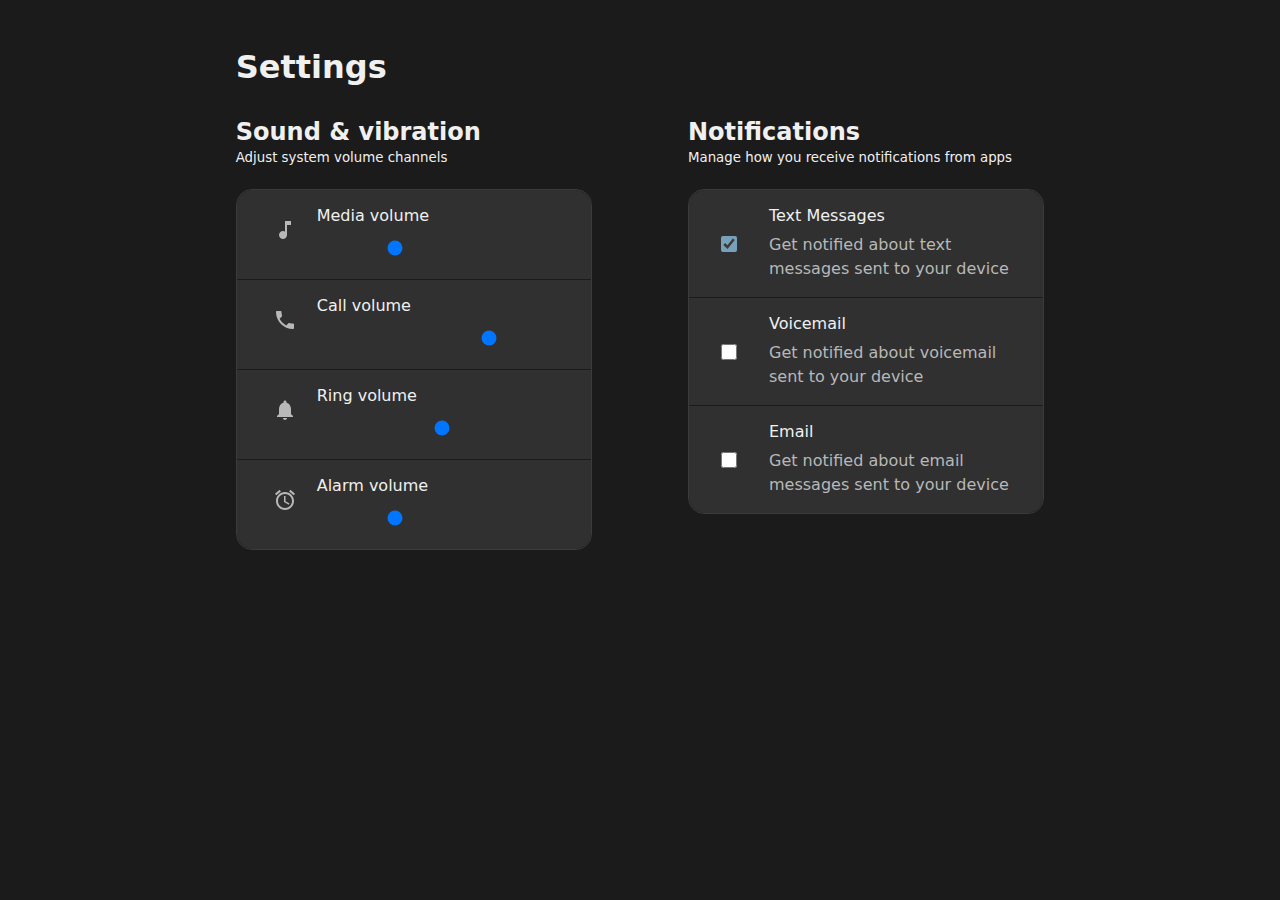
==== settings/index.html @ 9152fd1b "Create a settings UI using a tutorial" ====
<!DOCTYPE html>
<html lang="en">

<head>
    <meta charset="utf-8">
    <title>Settings — UI Practice</title>

    <meta name="viewport" content="width=device-width, initial-scale=1">
    <meta name="theme-color" content="#ff69b4">
    <meta name="color-scheme" content="dark light">

    <link rel="stylesheet" href="style.css">
</head>

<body>
<main>
    <h1>Settings</h1>

    <form>
        <section>
            <header>
                <h2>Sound & vibration</h2>
                <small>Adjust system volume channels</small>
            </header>

            <fieldset>
                <div class="fieldset-item">
                    <picture aria-hidden="true">
                        <svg viewBox="0 0 24 24">
                            <title>A note icon</title>
                            <path d="M12 3v10.55c-.59-.34-1.27-.55-2-.55-2.21 0-4 1.79-4 4s1.79 4 4 4 4-1.79 4-4V7h4V3h-6z"/>
                        </svg>
                    </picture>
                    <div class="input-stack">
                        <label for="media-volume">
                            Media volume
                        </label>
                        <input id="media-volume" name="media-volume"
                               type="range" value="3" max="10"/>
                    </div>
                </div>

                <div class="fieldset-item">
                    <picture aria-hidden="true">
                        <svg viewBox="0 0 24 24">
                            <title>A phone icon</title>
                            <path d="M6.62 10.79c1.44 2.83 3.76 5.14 6.59 6.59l2.2-2.2c.27-.27.67-.36 1.02-.24 1.12.37 2.33.57 3.57.57.55 0 1 .45 1 1V20c0 .55-.45 1-1 1-9.39 0-17-7.61-17-17 0-.55.45-1 1-1h3.5c.55 0 1 .45 1 1 0 1.25.2 2.45.57 3.57.11.35.03.74-.25 1.02l-2.2 2.2z"/>
                        </svg>
                    </picture>
                    <div class="input-stack">
                        <label for="call-volume">
                            Call volume
                        </label>
                        <input id="call-volume" name="call-volume"
                               type="range" value="7" max="10"/>
                    </div>
                </div>

                <div class="fieldset-item">
                    <picture aria-hidden="true">
                        <svg viewBox="0 0 24 24">
                            <title>A bell icon</title>
                            <path d="M12 22c1.1 0 2-.9 2-2h-4c0 1.1.89 2 2 2zm6-6v-5c0-3.07-1.64-5.64-4.5-6.32V4c0-.83-.67-1.5-1.5-1.5s-1.5.67-1.5 1.5v.68C7.63 5.36 6 7.92 6 11v5l-2 2v1h16v-1l-2-2z"/>
                        </svg>
                    </picture>
                    <div class="input-stack">
                        <label for="ring-volume">
                            Ring volume
                        </label>
                        <input id="ring-volume" name="ring-volume"
                               type="range" value="5" max="10"/>
                    </div>
                </div>

                <div class="fieldset-item">
                    <picture aria-hidden="true">
                        <svg viewBox="0 0 24 24">
                            <title>An alarm clock icon</title>
                            <path d="M22 5.72l-4.6-3.86-1.29 1.53 4.6 3.86L22 5.72zM7.88 3.39L6.6 1.86 2 5.71l1.29 1.53 4.59-3.85zM12.5 8H11v6l4.75 2.85.75-1.23-4-2.37V8zM12 4c-4.97 0-9 4.03-9 9s4.02 9 9 9c4.97 0 9-4.03 9-9s-4.03-9-9-9zm0 16c-3.87 0-7-3.13-7-7s3.13-7 7-7 7 3.13 7 7-3.13 7-7 7z"/>
                        </svg>
                    </picture>
                    <div class="input-stack">
                        <label for="alarm-volume">
                            Alarm volume
                        </label>
                        <input id="alarm-volume" name="alarm-volume"
                               type="range" value="3" max="10"/>
                    </div>
                </div>
            </fieldset>
        </section>

        <section>
            <header>
                <h2>Notifications</h2>
                <small>Manage how you receive notifications from apps</small>
            </header>

            <fieldset>
                <div class="fieldset-item">
                    <div class="checkbox-wrapper">
                        <input type="checkbox" checked id="text-notifications"/>
                    </div>
                    <div class="input-stack">
                        <label for="text-notifications">
                            <span class="label-title">Text Messages</span>
                            <span class="label-small">
                                Get notified about text messages sent to your
                                device
                            </span>
                        </label>
                    </div>
                </div>

                <div class="fieldset-item">
                    <div class="checkbox-wrapper">
                        <input type="checkbox" id="voice-notifications"/>
                    </div>
                    <div class="input-stack">
                        <label for="voice-notifications">
                            <span class="label-title">Voicemail</span>
                            <span class="label-small">
                                Get notified about voicemail sent to your
                                device
                            </span>
                        </label>
                    </div>
                </div>

                <div class="fieldset-item">
                    <div class="checkbox-wrapper">
                        <input type="checkbox" id="email-notifications"/>
                    </div>
                    <div class="input-stack">
                        <label for="email-notifications">
                            <span class="label-title">Email</span>
                            <span class="label-small">
                                Get notified about email messages sent to your
                                device
                            </span>
                        </label>
                    </div>
                </div>
            </fieldset>
        </section>
    </form>
</main>
</body>

</html>
---- settings/style.css ----
:root {
    --surface1: rgb(27, 27, 27);
    --surface2: rgb(37, 37, 37);
    --surface3: rgb(48, 48, 48);
    --surface4: rgb(59, 59, 59);
    --text1: rgb(240, 240, 240);
    --text2: rgb(184, 184, 184);
    --brand: rgb(118, 161, 184);
    --brand-bg1: rgb(255, 117, 195);
    --brand-bg2: rgb(157, 119, 255);
    --brand-bg-gradient: linear-gradient(
            to bottom,
            var(--brand-bg1),
            var(--brand-bg2)
    );
    --thumb-highlight-color: rgba(255, 255, 254, 0.2);
    --space-xxs: .25rem;
    --space-xs: .5rem;
    --space-sm: 1rem;
    --space-md: 1.5rem;
    --space-lg: 2rem;
    --space-xl: 3rem;
    --space-xxl: 6rem
}

*,
*:before,
*:after {
    box-sizing: border-box;
}

html {
    height: 100%;
    width: 100%;
}

body {
    min-height: 100%;
    min-width: 100%;
    margin: 0;
    font-family: system-ui, -apple-system, "Segoe UI", Roboto, Ubuntu, Cantarell, "Noto Sans", sans-serif;
    background-color: var(--surface1);
    color: var(--text1);
}

h1,
h2 {
    margin: 0;
}

main {
    display: grid;
    gap: var(--space-lg);
    padding: var(--space-xl);
    place-content: center;
}

form {
    max-width: 89vw;
    display: grid;
    gap: var(--space-xl) var(--space-xxl);

    /* What's this supposed to do? */
    grid-template-columns: repeat(auto-fit, minmax(min(10ch, 100%), 35ch));

    /* Eh? Why does flex-start work here? */
    align-items: flex-start;
}

section {
    display: grid;
    gap: var(--space-md);
}

header {
    display: grid;
    gap: var(--space-xxs);
}

fieldset {
    border: 1px solid var(--surface4);
    padding: 0;
    margin: 0;
    display: grid;
    gap: 1px;
    border-radius: var(--space-sm);
    overflow: hidden;
}

.fieldset-item > picture {
    height: var(--space-xl);
    width: var(--space-xl);
    clip-path: circle(40%);
    display: inline-grid;
    place-content: center;
    background: var(--surface3) fixed;
}

.fieldset-item > picture {
    transition: clip-path .3s ease;
}

.fieldset-item svg {
    fill: var(--text2);
    height: var(--space-md);
}

.fieldset-item input[type=checkbox] {
    width: var(--space-sm);
    height: var(--space-sm);
    margin: 0;
    outline-offset: 5px;
    accent-color: var(--brand);
    cursor: pointer;
}

.checkbox-wrapper {
    width: var(--space-xl);
    height: var(--space-xl);
    display: inline-grid;
    place-content: center;
    place-self: center;

    clip-path: circle(40%);
    transition: clip-path .3s ease;
    background: var(--surface3) fixed;
}

.fieldset-item:hover .checkbox-wrapper,
.fieldset-item:focus-within .checkbox-wrapper {
    clip-path: circle(50%);
    background: var(--thumb-highlight-color) fixed;
}

input[type=range] {
    --track-height: .5ex;
    --track-fill: 0%;
    --thumb-size: 3ex;
    --thumb-offset: -1.25ex;
    --thumb-highlight-size: 0px;

    display: block;
    width: 100%;
    margin: 1ex 0;
    appearance: none;
    background: 0 0;
    outline-offset: 5px;
}

input[type=range]::-webkit-slider-runnable-track,
input[type=range]::-moz-range-track {
    appearance: none;
    height: var(--track-height);
    border-radius: 5ex;
    background: linear-gradient(to right, transparent var(--track-fill), var(--surface1) 0), var(--brand-bg-gradient) fixed;
}

input[type=range]::-webkit-slider-thumb,
input[type=range]::-moz-range-thumb {
    appearance: none;
    border: 3px solid var(--surface3);
    height: var(--thumb-size);
    width: var(--thumb-size);
    margin-top: var(--thumb-offset);
    border-radius: 50%;
    background: var(--brand-bg-gradient) fixed;
    box-shadow: 0 0 0 var(--thumb-highlight-size) var(--thumb-highlight-color);
    transition: box-shadow .1s ease;
}

.fieldset-item:focus-within input[type=range]::-webkit-slider-thumb,
.fieldset-item:hover input[type=range]::-webkit-slider-thumb,
.fieldset-item:focus-within input[type=range]::-moz-range-thumb,
.fieldset-item:hover input[type=range]::-moz-range-thumb {
    border-color: var(--surface2);
}

input[type=range]:hover,
input[type=range]:active {
    --thumb-highlight-size: 10px;
}

.fieldset-item {
    background-color: var(--surface3);
    display: grid;
    grid-template-columns: var(--space-lg) 1fr;
    gap: var(--space-md);
    padding: var(--space-sm) var(--space-md);
}

.fieldset-item:focus-within,
.fieldset-item:hover {
    background-color: var(--surface2);
}

.fieldset-item:focus-within svg,
.fieldset-item:hover svg {
    fill: white;
}

.fieldset-item:focus-within picture,
.fieldset-item:hover picture {
    clip-path: circle(50%);
    background: var(--brand-bg-gradient) fixed;
}

.fieldset-item > .input-stack,
.fieldset-item > label {
    display: grid;
    gap: var(--space-xs)
}

.fieldset-item > .input-stack > label {
    /* Makes the containing label disappear */
    display: contents;
}

label .label-small {
    color: var(--text2);
    line-height: 1.5;
}
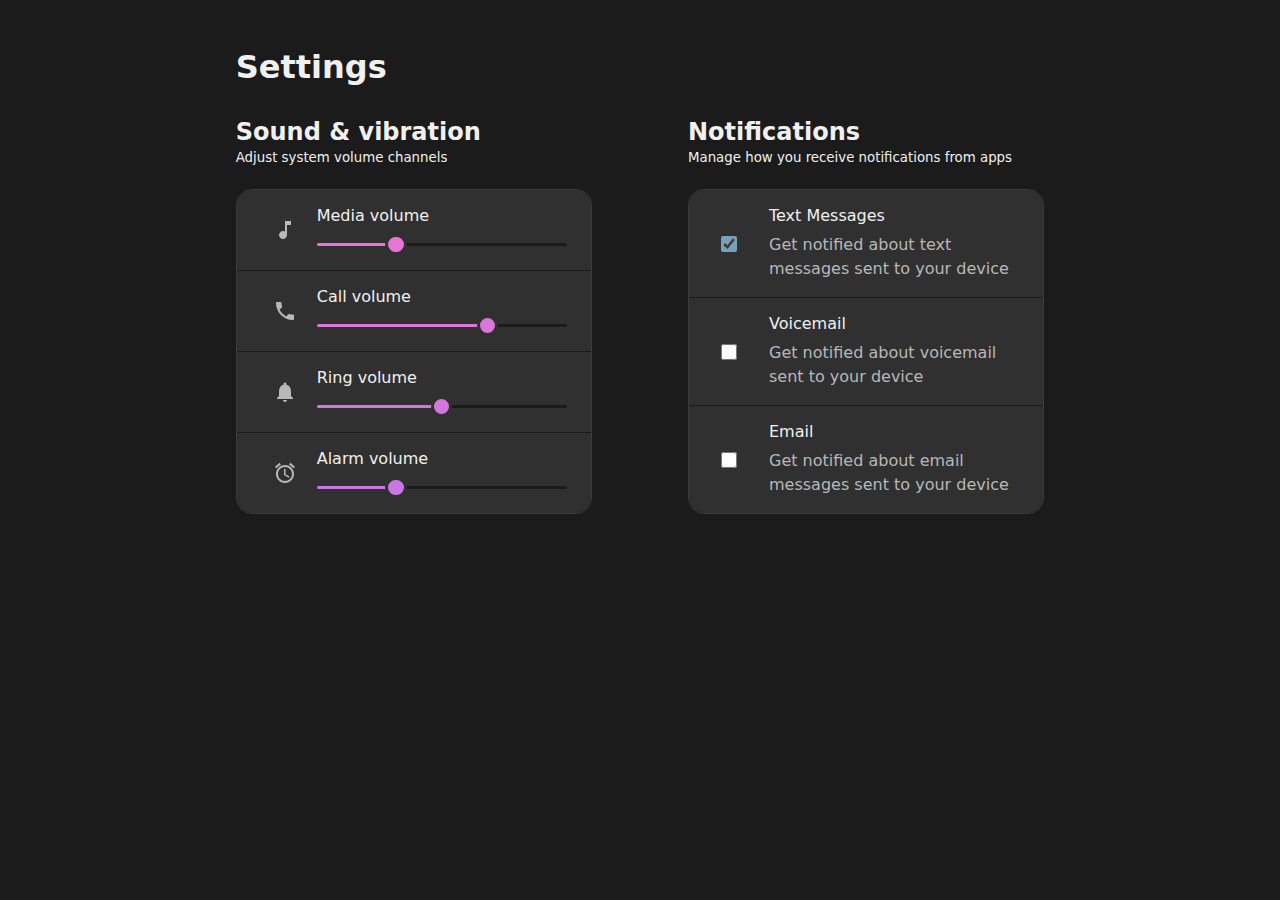
==== commit 71f1922e: "Add JS for sliders and fix Chrome/Edge bug" ====
--- a/settings/index.html
+++ b/settings/index.html
@@ -145,6 +145,7 @@
         </section>
     </form>
 </main>
+<script type="module" src="script.js"></script>
 </body>
 
 </html>--- a/settings/style.css
+++ b/settings/style.css
@@ -134,7 +134,7 @@
 
 input[type=range] {
     --track-height: .5ex;
-    --track-fill: 0%;
+    --track-fill: 10%;
     --thumb-size: 3ex;
     --thumb-offset: -1.25ex;
     --thumb-highlight-size: 0px;
@@ -147,7 +147,11 @@
     outline-offset: 5px;
 }
 
-input[type=range]::-webkit-slider-runnable-track,
+/*
+ * For some reason, this custom slider stuff doesn't work unless I duplicate
+ * everything for Chrome/Edge and Firefox. Sigh.
+*/
+
 input[type=range]::-moz-range-track {
     appearance: none;
     height: var(--track-height);
@@ -155,7 +159,13 @@
     background: linear-gradient(to right, transparent var(--track-fill), var(--surface1) 0), var(--brand-bg-gradient) fixed;
 }
 
-input[type=range]::-webkit-slider-thumb,
+input[type=range]::-webkit-slider-runnable-track {
+    appearance: none;
+    height: var(--track-height);
+    border-radius: 5ex;
+    background: linear-gradient(to right, transparent var(--track-fill), var(--surface1) 0), var(--brand-bg-gradient) fixed;
+}
+
 input[type=range]::-moz-range-thumb {
     appearance: none;
     border: 3px solid var(--surface3);
@@ -168,6 +178,18 @@
     transition: box-shadow .1s ease;
 }
 
+input[type=range]::-webkit-slider-thumb {
+    appearance: none;
+    border: 3px solid var(--surface3);
+    height: var(--thumb-size);
+    width: var(--thumb-size);
+    margin-top: var(--thumb-offset);
+    border-radius: 50%;
+    background: var(--brand-bg-gradient) fixed;
+    box-shadow: 0 0 0 var(--thumb-highlight-size) var(--thumb-highlight-color);
+    transition: box-shadow .1s ease;
+}
+
 .fieldset-item:focus-within input[type=range]::-webkit-slider-thumb,
 .fieldset-item:hover input[type=range]::-webkit-slider-thumb,
 .fieldset-item:focus-within input[type=range]::-moz-range-thumb,
